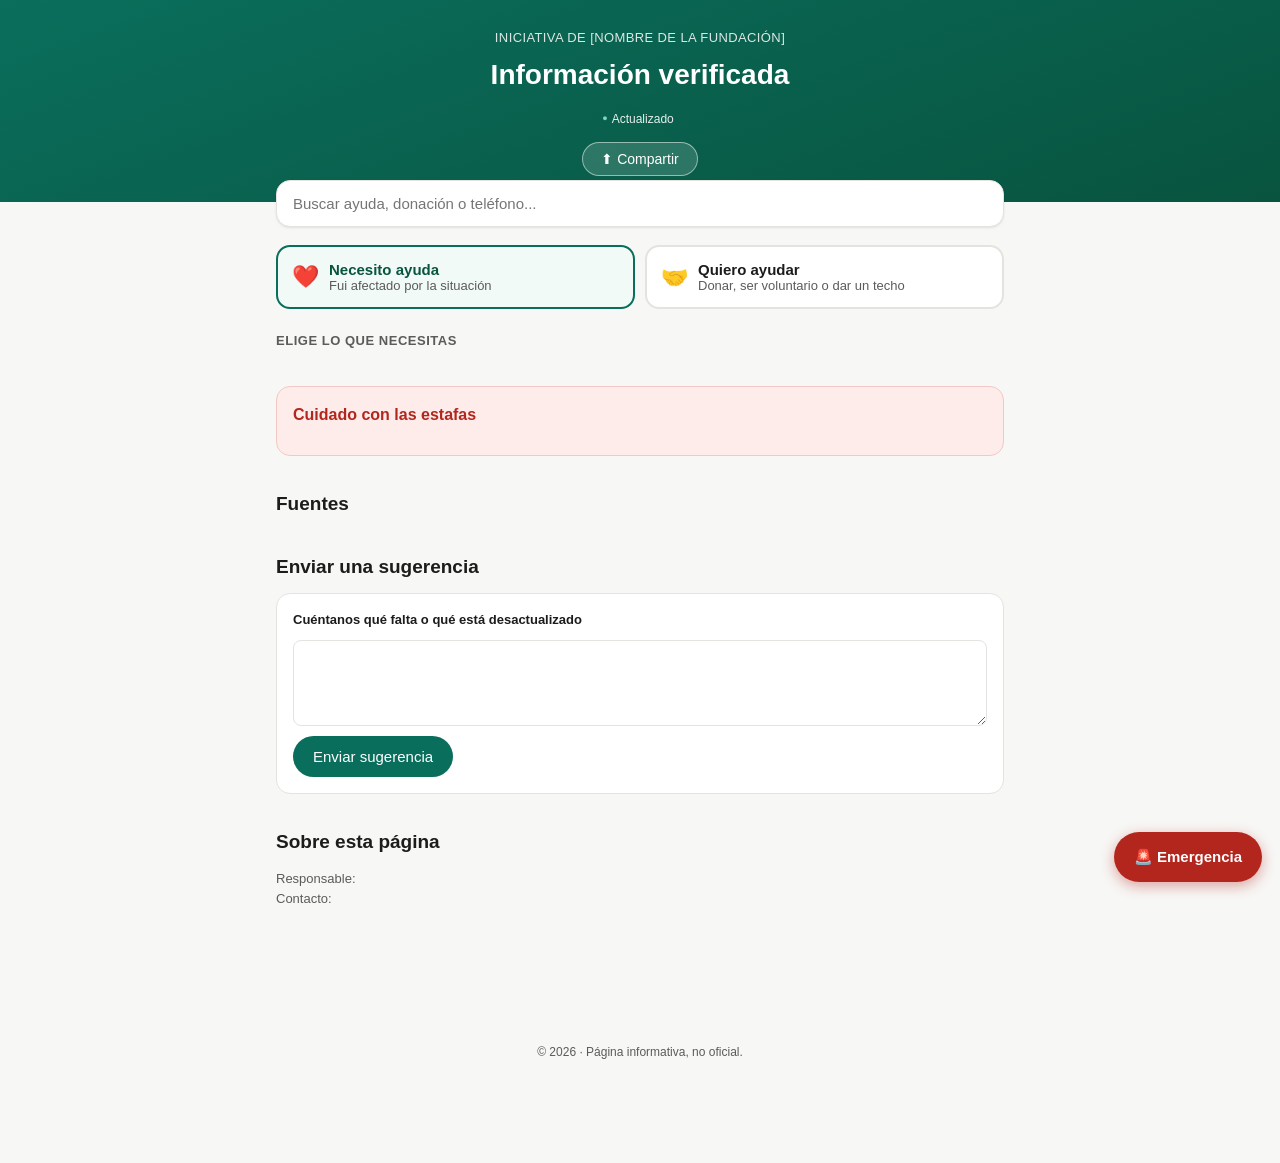
==== INDEX~1.HTM @ 2c583788 "Add files via upload" ====
<!DOCTYPE html>
<html lang="es">
<head>
<meta charset="UTF-8" />
<meta name="viewport" content="width=device-width, initial-scale=1, viewport-fit=cover" />
<meta name="theme-color" content="#0a6e5c" />
<title>Información verificada sobre el terremoto · Chocó</title>
<meta id="meta-description" name="description" content="Información verificada sobre el terremoto en Chocó." />
<meta property="og:type" content="website" />
<meta id="meta-og-title" property="og:title" content="Información verificada sobre el terremoto · Chocó" />
<meta id="meta-og-description" property="og:description" content="Dónde pedir ayuda, dónde donar y a quién llamar, con la fuente de cada dato." />
<link rel="icon" href="data:image/svg+xml,<svg xmlns='http://www.w3.org/2000/svg' viewBox='0 0 100 100'><rect width='100' height='100' rx='22' fill='%230a6e5c'/><path d='M12 55h13l8-27 12 45 10-31 7 13h26' fill='none' stroke='%23fff' stroke-width='8' stroke-linejoin='round' stroke-linecap='round'/></svg>" />
<link rel="stylesheet" href="styles.css" />
</head>
<body>

<header class="cabecera">
  <p class="etiqueta" id="etiqueta-fundacion">Iniciativa de [Nombre de la Fundación]</p>
  <h1 id="titulo-principal">Información verificada</h1>
  <p class="descripcion" id="descripcion-larga"></p>
  <p class="meta-actualizado">
    <span class="punto-verde">●</span>
    Actualizado <span id="fecha-corte"></span>
    <span id="separador-en-linea"> · </span>
    <span id="en-linea"></span>
  </p>
  <button id="btn-compartir" class="btn-compartir" type="button">⬆ Compartir</button>
</header>

<main>

  <div class="buscador-wrap">
    <input type="search" id="buscador" class="buscador" placeholder="Buscar ayuda, donación o teléfono..." />
  </div>

  <!-- ===================== VISTA: CUADRÍCULA ===================== -->
  <div id="vista-grid">

    <div class="tarjetas-modo">
      <button class="tarjeta-modo activa" id="modo-necesito" type="button" data-grupo="necesito">
        <span class="tarjeta-modo-icono">❤️</span>
        <span class="tarjeta-modo-texto">
          <strong>Necesito ayuda</strong>
          <span>Fui afectado por la situación</span>
        </span>
      </button>
      <button class="tarjeta-modo" id="modo-ayudar" type="button" data-grupo="ayudar">
        <span class="tarjeta-modo-icono">🤝</span>
        <span class="tarjeta-modo-texto">
          <strong>Quiero ayudar</strong>
          <span>Donar, ser voluntario o dar un techo</span>
        </span>
      </button>
    </div>

    <h2 class="titulo-elige">ELIGE LO QUE NECESITAS</h2>
    <div class="grid-categorias" id="grid-categorias"></div>
    <p class="sin-resultados" id="sin-resultados" hidden>No encontramos nada con ese término. Prueba con otra palabra.</p>
  </div>

  <!-- ===================== VISTA: DETALLE DE CATEGORÍA ===================== -->
  <div id="vista-detalle" hidden>
    <button id="btn-regresar" class="btn-regresar" type="button">‹ Regresar</button>
    <div class="detalle-encabezado">
      <span id="detalle-icono" class="detalle-icono"></span>
      <div>
        <h2 id="detalle-titulo"></h2>
        <p id="detalle-subtitulo" class="detalle-subtitulo"></p>
      </div>
    </div>
    <div id="detalle-items" class="detalle-items"></div>
    <p class="detalle-meta" id="detalle-meta"></p>
  </div>

  <section class="seccion-aviso" id="seccion-aviso-estafas">
    <h2>Cuidado con las estafas</h2>
    <p id="texto-aviso-estafas"></p>
  </section>

  <section class="seccion-fuentes">
    <h2>Fuentes</h2>
    <p id="texto-fuentes"></p>
  </section>

  <section class="seccion-sugerencia">
    <h2>Enviar una sugerencia</h2>
    <p id="texto-ayuda-formulario" class="ayuda-toque"></p>

    <!-- Formulario ESTÁTICO para que Netlify Forms lo detecte al desplegar -->
    <form
      name="sugerencias-choco"
      method="POST"
      data-netlify="true"
      netlify-honeypot="empresa"
      action="/gracias.html"
      class="formulario"
    >
      <input type="hidden" name="form-name" value="sugerencias-choco" />
      <p class="campo-oculto">
        <label>No llenar este campo: <input name="empresa" /></label>
      </p>
      <label for="mensaje">Cuéntanos qué falta o qué está desactualizado</label>
      <textarea id="mensaje" name="mensaje" maxlength="600" rows="4" required></textarea>
      <button type="submit" class="btn-primario">Enviar sugerencia</button>
    </form>
  </section>

  <section class="seccion-sobre" aria-labelledby="h-sobre">
    <h2 id="h-sobre">Sobre esta página</h2>
    <p id="texto-sobre-pagina"></p>
    <p id="texto-privacidad"></p>
    <p id="texto-derechos-autor"></p>
    <p class="responsables">
      Responsable: <span id="texto-responsables"></span><br />
      Contacto: <a id="link-contacto" href="#"></a>
    </p>
  </section>

</main>

<footer class="pie">
  <p id="pie-fundacion"></p>
</footer>

<!-- Botón flotante de emergencia: navega directo a #emergencias -->
<a id="btn-emergencia-flotante" class="btn-emergencia-flotante" href="#emergencias">
  🚨 Emergencia
</a>

<script src="contenido.js"></script>
<script src="app.js"></script>
</body>
</html>
---- styles.css ----
:root {
  --verde: #0a6e5c;
  --verde-oscuro: #08543f;
  --fondo: #f7f7f5;
  --texto: #1c1c1c;
  --texto-suave: #5b5b5b;
  --borde: #e3e3df;
  --alerta: #b3261e;
  --alerta-fondo: #fdecea;
  --radio: 14px;
  --sombra: 0 1px 3px rgba(0,0,0,0.06), 0 1px 2px rgba(0,0,0,0.04);
}

* { box-sizing: border-box; }

body {
  margin: 0;
  font-family: -apple-system, BlinkMacSystemFont, "Segoe UI", Roboto, Arial, sans-serif;
  background: var(--fondo);
  color: var(--texto);
  line-height: 1.5;
}

main {
  max-width: 760px;
  margin: 0 auto;
  padding: 0 16px 90px;
}

/* ---------- Cabecera ---------- */

.cabecera {
  background: linear-gradient(160deg, var(--verde), var(--verde-oscuro));
  color: #fff;
  padding: 28px 16px 26px;
  text-align: center;
}

.etiqueta {
  margin: 0 0 6px;
  font-size: 13px;
  opacity: 0.85;
  text-transform: uppercase;
  letter-spacing: 0.03em;
}

.cabecera h1 { margin: 0 0 8px; font-size: 28px; }

.descripcion {
  margin: 0 auto 14px;
  max-width: 560px;
  font-size: 15px;
  opacity: 0.95;
}

.meta-actualizado {
  display: flex;
  align-items: center;
  justify-content: center;
  gap: 4px;
  font-size: 12px;
  opacity: 0.9;
  margin: 0 0 14px;
}

.punto-verde { color: #8be3c8; font-size: 9px; }

.btn-compartir {
  background: rgba(255,255,255,0.15);
  border: 1px solid rgba(255,255,255,0.5);
  color: #fff;
  padding: 8px 18px;
  border-radius: 999px;
  font-size: 14px;
  cursor: pointer;
}

.btn-compartir:hover { background: rgba(255,255,255,0.25); }

/* ---------- Buscador ---------- */

.buscador-wrap { margin: -22px 0 18px; position: relative; z-index: 2; }

.buscador {
  width: 100%;
  padding: 14px 16px;
  border-radius: var(--radio);
  border: 1px solid var(--borde);
  background: #fff;
  box-shadow: var(--sombra);
  font-size: 15px;
}

.buscador:focus { outline: 2px solid var(--verde); outline-offset: 1px; }

/* ---------- Tarjetas modo (Necesito ayuda / Quiero ayudar) ---------- */

.tarjetas-modo {
  display: grid;
  grid-template-columns: 1fr 1fr;
  gap: 10px;
  margin-bottom: 22px;
}

.tarjeta-modo {
  display: flex;
  align-items: center;
  gap: 10px;
  background: #fff;
  border: 2px solid var(--borde);
  border-radius: var(--radio);
  padding: 14px;
  text-align: left;
  cursor: pointer;
  font-family: inherit;
}

.tarjeta-modo-icono { font-size: 22px; }

.tarjeta-modo-texto { display: flex; flex-direction: column; font-size: 13px; color: var(--texto-suave); }
.tarjeta-modo-texto strong { font-size: 15px; color: var(--texto); }

.tarjeta-modo.activa { border-color: var(--verde); background: #f1faf7; }
.tarjeta-modo.activa .tarjeta-modo-texto strong { color: var(--verde-oscuro); }

/* ---------- Grid de categorías ---------- */

.titulo-elige {
  font-size: 13px;
  letter-spacing: 0.04em;
  color: var(--texto-suave);
  margin: 0 0 12px;
}

.grid-categorias {
  display: grid;
  grid-template-columns: 1fr 1fr;
  gap: 10px;
}

.tarjeta-categoria {
  display: flex;
  align-items: center;
  gap: 12px;
  background: #fff;
  border: 1px solid var(--borde);
  border-radius: var(--radio);
  padding: 14px;
  text-align: left;
  cursor: pointer;
  box-shadow: var(--sombra);
  font-family: inherit;
}

.tarjeta-categoria:hover { border-color: var(--verde); }

.tarjeta-categoria-icono {
  flex: 0 0 auto;
  width: 38px;
  height: 38px;
  border-radius: 10px;
  display: flex;
  align-items: center;
  justify-content: center;
  font-size: 18px;
  color: #fff;
}

.tarjeta-categoria-texto { display: flex; flex-direction: column; min-width: 0; }
.tarjeta-categoria-texto strong { font-size: 14.5px; }
.tarjeta-categoria-texto span {
  font-size: 12.5px;
  color: var(--texto-suave);
  overflow: hidden;
  text-overflow: ellipsis;
  white-space: nowrap;
}

.tarjeta-categoria-flecha { margin-left: auto; color: var(--texto-suave); }

.sin-resultados {
  text-align: center;
  color: var(--texto-suave);
  font-size: 14px;
  margin: 24px 0;
}

/* ---------- Vista de detalle ---------- */

.btn-regresar {
  background: #eef6f3;
  border: 1px solid #cfe8e0;
  color: var(--verde-oscuro);
  font-weight: 600;
  padding: 9px 16px;
  border-radius: 999px;
  cursor: pointer;
  margin-bottom: 18px;
  font-size: 14px;
}

.detalle-encabezado {
  display: flex;
  align-items: center;
  gap: 12px;
  margin-bottom: 6px;
}

.detalle-icono {
  width: 42px;
  height: 42px;
  border-radius: 12px;
  background: var(--verde);
  color: #fff;
  display: flex;
  align-items: center;
  justify-content: center;
  font-size: 20px;
  flex: 0 0 auto;
}

.detalle-encabezado h2 { margin: 0; font-size: 21px; }
.detalle-subtitulo { margin: 2px 0 0; font-size: 13.5px; color: var(--texto-suave); }

.detalle-items {
  display: flex;
  flex-direction: column;
  gap: 12px;
  margin-top: 20px;
}

.item-tarjeta {
  background: #fff;
  border: 1px solid var(--borde);
  border-radius: var(--radio);
  padding: 16px;
  box-shadow: var(--sombra);
}

.item-etiqueta {
  font-size: 11.5px;
  font-weight: 700;
  letter-spacing: 0.03em;
  color: var(--verde-oscuro);
  text-transform: uppercase;
  margin-bottom: 4px;
}

.item-titulo { font-size: 16px; font-weight: 600; margin-bottom: 4px; }
.item-descripcion { font-size: 14px; color: var(--texto-suave); margin-bottom: 12px; }

.item-acciones { display: flex; flex-wrap: wrap; gap: 8px; }

.item-accion {
  display: inline-flex;
  align-items: center;
  gap: 6px;
  background: var(--verde);
  color: #fff;
  border: none;
  border-radius: 10px;
  padding: 10px 14px;
  font-size: 14px;
  font-weight: 600;
  cursor: pointer;
  text-decoration: none;
}

.item-accion:hover { background: var(--verde-oscuro); }
.item-accion.copiado { background: #2b2b2b; }

.detalle-meta {
  margin-top: 18px;
  font-size: 12px;
  color: var(--texto-suave);
  border-top: 1px solid var(--borde);
  padding-top: 12px;
}

/* ---------- Secciones inferiores ---------- */

h2 { font-size: 19px; margin: 34px 0 12px; }

.seccion-aviso {
  margin-top: 24px;
  background: var(--alerta-fondo);
  border: 1px solid #f3c8c4;
  border-radius: var(--radio);
  padding: 16px;
}

.seccion-aviso h2 { margin-top: 0; color: var(--alerta); font-size: 16px; }
.seccion-aviso p { margin: 0; font-size: 14px; }

.seccion-fuentes p { font-size: 13px; color: var(--texto-suave); }

.ayuda-toque { font-size: 13px; color: var(--texto-suave); margin: 0 0 12px; }

.formulario {
  display: flex;
  flex-direction: column;
  gap: 10px;
  background: #fff;
  border: 1px solid var(--borde);
  border-radius: var(--radio);
  padding: 16px;
}

.formulario label { font-size: 13px; font-weight: 600; }

.formulario textarea {
  border: 1px solid var(--borde);
  border-radius: 8px;
  padding: 10px;
  font-family: inherit;
  font-size: 14px;
  resize: vertical;
}

.campo-oculto { display: none; }

.btn-primario {
  background: var(--verde);
  color: #fff;
  border: none;
  border-radius: 999px;
  padding: 12px 20px;
  font-size: 15px;
  cursor: pointer;
  align-self: flex-start;
}

.btn-primario:hover { background: var(--verde-oscuro); }

.seccion-sobre p { font-size: 13px; color: var(--texto-suave); }
.responsables { font-size: 13px; }

.pie {
  text-align: center;
  padding: 20px 16px 90px;
  font-size: 12px;
  color: var(--texto-suave);
}

a { color: var(--verde-oscuro); }

/* ---------- Botón flotante Emergencia ---------- */

.btn-emergencia-flotante {
  position: fixed;
  right: 18px;
  bottom: 18px;
  background: var(--alerta);
  color: #fff;
  border: none;
  border-radius: 999px;
  padding: 14px 20px;
  font-size: 15px;
  font-weight: 600;
  box-shadow: 0 4px 14px rgba(179,38,30,0.4);
  cursor: pointer;
  z-index: 10;
  text-decoration: none;
  display: inline-block;
}

.btn-emergencia-flotante:hover { background: #931a14; }

@media (max-width: 480px) {
  .cabecera h1 { font-size: 24px; }
  .tarjetas-modo { grid-template-columns: 1fr; }
  .grid-categorias { grid-template-columns: 1fr; }
}
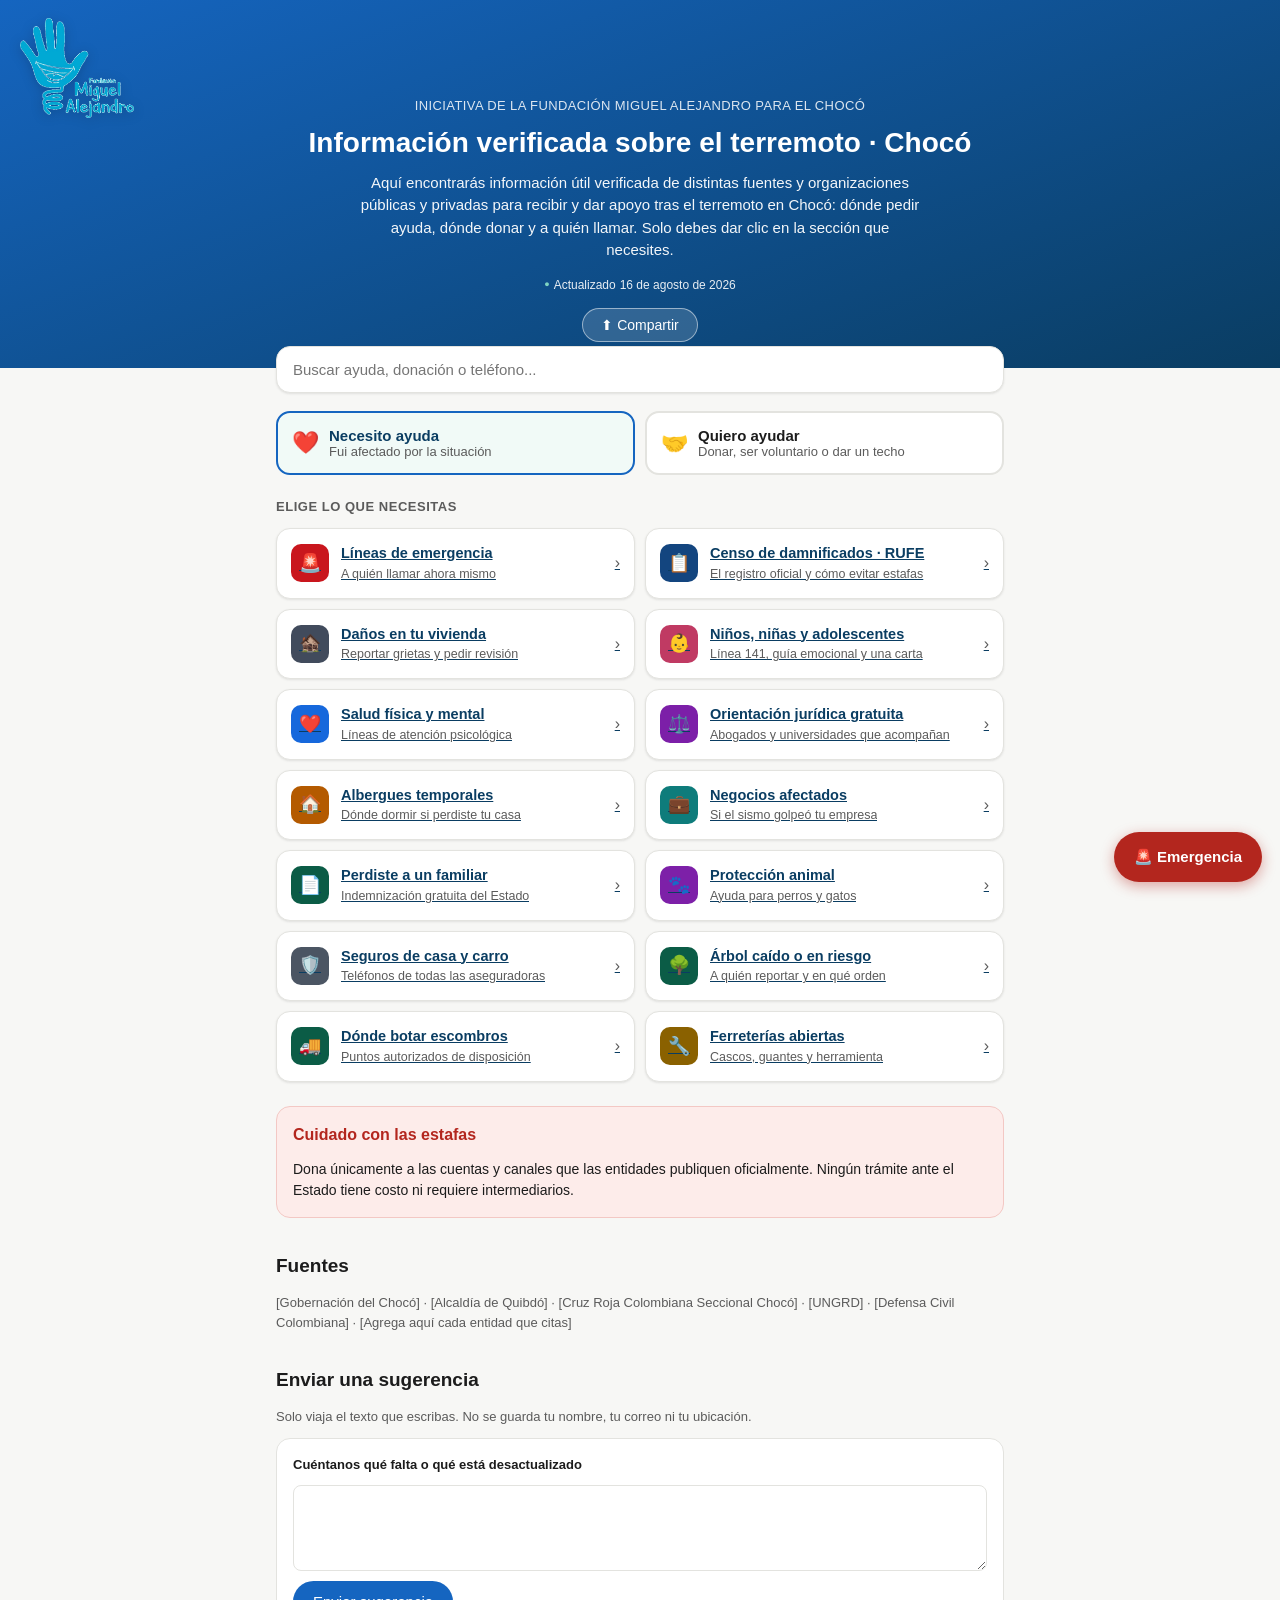
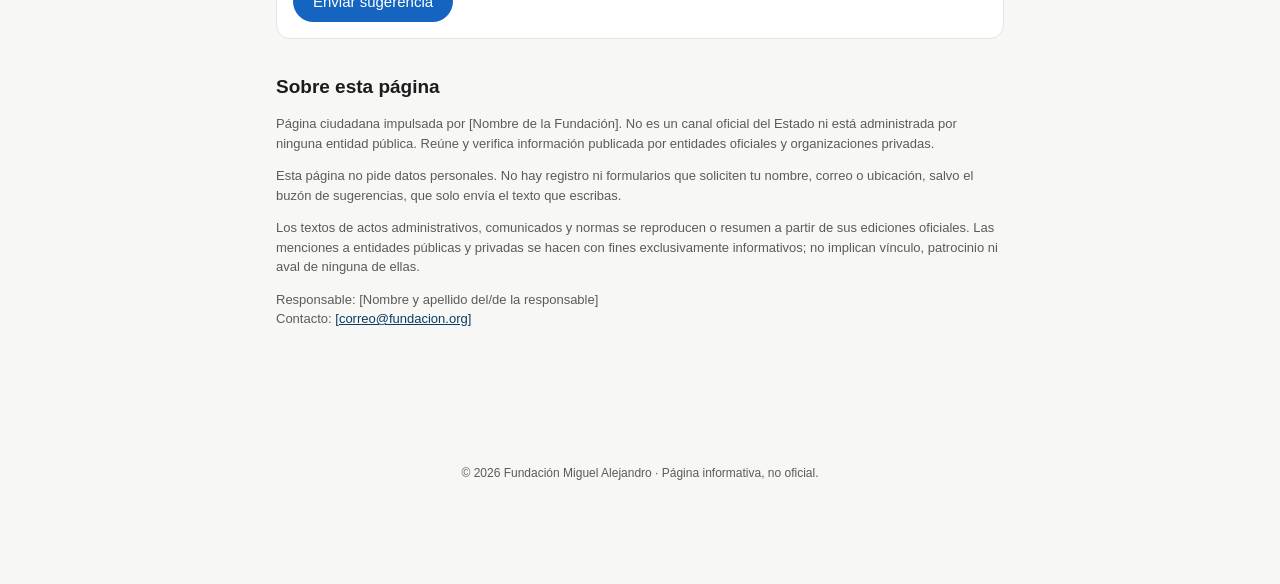
==== commit 31256b18: "Add files via upload" ====
--- a/INDEX~1.HTM
+++ b/INDEX~1.HTM
@@ -3,18 +3,19 @@
 <head>
 <meta charset="UTF-8" />
 <meta name="viewport" content="width=device-width, initial-scale=1, viewport-fit=cover" />
-<meta name="theme-color" content="#0a6e5c" />
+<meta name="theme-color" content="#0a3d62" />
 <title>Información verificada sobre el terremoto · Chocó</title>
 <meta id="meta-description" name="description" content="Información verificada sobre el terremoto en Chocó." />
 <meta property="og:type" content="website" />
 <meta id="meta-og-title" property="og:title" content="Información verificada sobre el terremoto · Chocó" />
 <meta id="meta-og-description" property="og:description" content="Dónde pedir ayuda, dónde donar y a quién llamar, con la fuente de cada dato." />
-<link rel="icon" href="data:image/svg+xml,<svg xmlns='http://www.w3.org/2000/svg' viewBox='0 0 100 100'><rect width='100' height='100' rx='22' fill='%230a6e5c'/><path d='M12 55h13l8-27 12 45 10-31 7 13h26' fill='none' stroke='%23fff' stroke-width='8' stroke-linejoin='round' stroke-linecap='round'/></svg>" />
+<link rel="icon" href="data:image/svg+xml,<svg xmlns='http://www.w3.org/2000/svg' viewBox='0 0 100 100'><rect width='100' height='100' rx='22' fill='%230a3d62'/><path d='M12 55h13l8-27 12 45 10-31 7 13h26' fill='none' stroke='%23fff' stroke-width='8' stroke-linejoin='round' stroke-linecap='round'/></svg>" />
 <link rel="stylesheet" href="styles.css" />
 </head>
 <body>
 
 <header class="cabecera">
+  <img id="logo-fundacion" class="logo-fundacion" src="" alt="Logo de la fundación" hidden />
   <p class="etiqueta" id="etiqueta-fundacion">Iniciativa de [Nombre de la Fundación]</p>
   <h1 id="titulo-principal">Información verificada</h1>
   <p class="descripcion" id="descripcion-larga"></p>
@@ -127,6 +128,7 @@
   🚨 Emergencia
 </a>
 
+
 <script src="contenido.js"></script>
 <script src="app.js"></script>
 </body>
--- a/styles.css
+++ b/styles.css
@@ -1,6 +1,7 @@
 :root {
-  --verde: #0a6e5c;
-  --verde-oscuro: #08543f;
+  /* Paleta azul de la Fundación Miguel Alejandro (tomada del logo) */
+  --verde: #1565c0;
+  --verde-oscuro: #0a3d62;
   --fondo: #f7f7f5;
   --texto: #1c1c1c;
   --texto-suave: #5b5b5b;
@@ -30,10 +31,33 @@
 /* ---------- Cabecera ---------- */
 
 .cabecera {
+  position: relative;
   background: linear-gradient(160deg, var(--verde), var(--verde-oscuro));
   color: #fff;
   padding: 28px 16px 26px;
+  padding-top: 96px;
   text-align: center;
+}
+
+.logo-fundacion {
+  position: absolute;
+  top: 18px;
+  left: 20px;
+  max-height: 100px;
+  max-width: 260px;
+  filter: drop-shadow(0 2px 6px rgba(0, 0, 0, 0.18));
+}
+
+@media (max-width: 560px) {
+  .logo-fundacion {
+    max-height: 64px;
+    max-width: 170px;
+    top: 14px;
+    left: 14px;
+  }
+  .cabecera {
+    padding-top: 74px;
+  }
 }
 
 .etiqueta {
